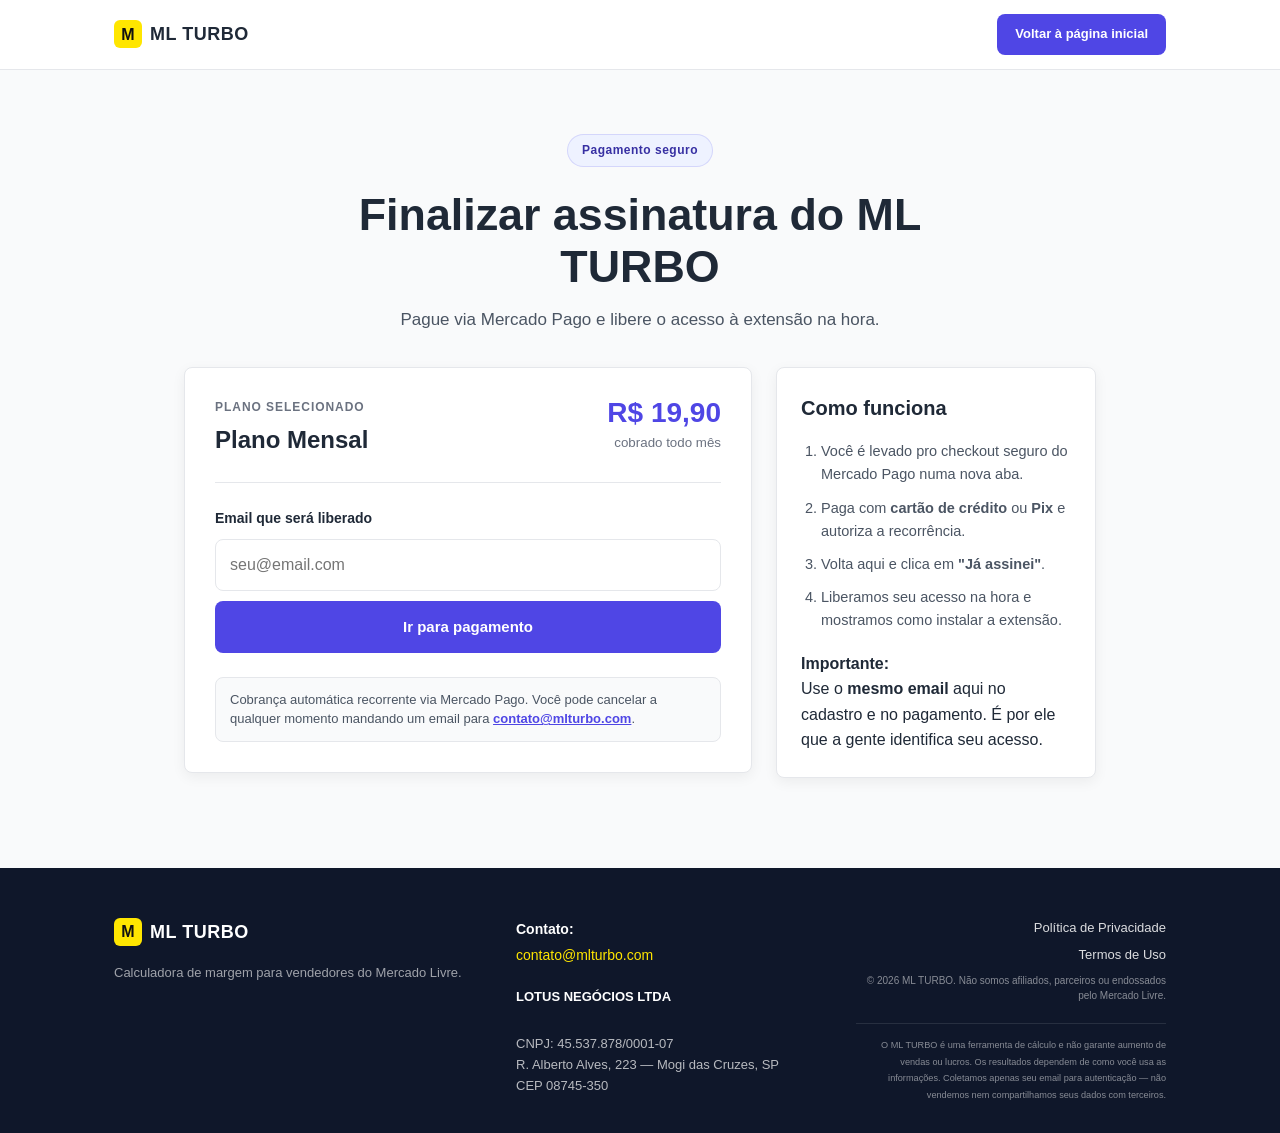
==== aguardando.html @ 6d82fd00 "Separa aguardando + boas-vindas em paginas proprias e finaliza fluxo MP - Nova pagina aguardando.htm" ====
<!DOCTYPE html>
<html lang="pt-BR">
<head>
  <meta charset="UTF-8">
  <meta name="viewport" content="width=device-width, initial-scale=1.0">
  <meta name="description" content="ML TURBO — aguardando confirmação do pagamento da sua assinatura.">
  <title>Aguardando pagamento — ML TURBO</title>
  <link rel="stylesheet" href="styles.css">
</head>
<body>
  <header class="topo">
    <div class="container topo-conteudo">
      <a href="index.html" class="marca">
        <span class="marca-icone">M</span>
        <span class="marca-texto">ML TURBO</span>
      </a>
      <a href="index.html" class="botao botao-primario botao-pequeno">Voltar à página inicial</a>
    </div>
  </header>

  <main class="checkout-page">
    <div class="container container-estreito">
      <section class="checkout-hero">
        <span class="badge">Quase lá</span>
        <h1>Aguardando confirmação do pagamento</h1>
        <p>
          Abrimos o checkout do Mercado Pago numa nova aba. Termine o pagamento por lá e volte aqui para liberar seu acesso.
        </p>
      </section>

      <section class="checkout-painel-solo">
        <div class="checkout-card">
          <div class="checkout-card-header">
            <div>
              <p class="checkout-label">Plano selecionado</p>
              <h2 id="checkout-plan-name">Plano Mensal</h2>
            </div>
            <div class="checkout-preco">
              <span id="checkout-plan-price">R$ 19,90</span>
              <small id="checkout-plan-description">cobrado todo mês</small>
            </div>
          </div>

          <div id="estado-aguardando" class="checkout-estado">
            <p class="aguardando-tag">Aguardando pagamento</p>
            <h3 class="aguardando-titulo">Termine o pagamento na nova aba</h3>
            <p class="aguardando-texto">
              Após confirmar o pagamento no Mercado Pago, clique no botão abaixo para liberar seu acesso. A liberação é automática — leva poucos segundos.
            </p>
            <p class="aguardando-email">
              Email cadastrado: <strong id="aguardando-email-valor">—</strong>
            </p>
            <button type="button" id="botao-ja-assinei" class="botao botao-primario botao-largura-total">Já assinei — liberar meu acesso</button>
            <p class="aguardando-rodape">
              <a id="reabrir-checkout" target="_blank" rel="noopener">Não abriu? Clique aqui para abrir de novo</a>
              <span class="aguardando-separador">·</span>
              <a href="checkout.html" id="trocar-plano">Voltar e mudar de plano</a>
            </p>
          </div>

          <div id="estado-erro" class="checkout-estado hidden">
            <p class="aguardando-tag aguardando-tag-aviso">Ainda não encontramos seu acesso</p>
            <h3 class="aguardando-titulo">Pagamento ainda processando</h3>
            <p id="erro-mensagem" class="aguardando-texto">
              Pode levar alguns minutos para o Mercado Pago confirmar seu pagamento. Aguarde um pouco e tente novamente.
            </p>
            <p class="aguardando-texto">
              Se você usou um <strong>email diferente</strong> no Mercado Pago, digite ele abaixo:
            </p>
            <form id="form-reenviar" class="checkout-form">
              <label class="campo-label" for="email-retry">Email usado no pagamento</label>
              <input id="email-retry" name="email" type="email" placeholder="seu@email.com" required autocomplete="email">
              <button type="submit" class="botao botao-primario botao-largura-total">Tentar novamente</button>
            </form>
            <p class="aguardando-rodape">
              Não funcionou em até 1 hora? Mande um email para <a href="mailto:contato@mlturbo.com">contato@mlturbo.com</a> com o comprovante e a gente libera no manual.
            </p>
          </div>
        </div>
      </section>
    </div>
  </main>

  <footer class="rodape">
    <div class="container rodape-conteudo">
      <div>
        <span class="marca">
          <span class="marca-icone">M</span>
          <span class="marca-texto">ML TURBO</span>
        </span>
        <p class="rodape-descricao">Calculadora de margem para vendedores do Mercado Livre.</p>
      </div>
      <div class="rodape-info">
        <div class="rodape-contato">
          <strong>Contato:</strong>
          <a href="mailto:contato@mlturbo.com">contato@mlturbo.com</a>
        </div>
        <div class="rodape-empresa">
          <p><strong>LOTUS NEGÓCIOS LTDA</strong><br>
          CNPJ: 45.537.878/0001-07<br>
          R. Alberto Alves, 223 — Mogi das Cruzes, SP<br>
          CEP 08745-350</p>
        </div>
      </div>
      <div class="rodape-creditos">
        <a href="privacidade.html" class="rodape-link">Política de Privacidade</a>
        <a href="termos-uso.html" class="rodape-link">Termos de Uso</a>
        <small>© 2026 ML TURBO. Não somos afiliados, parceiros ou endossados pelo Mercado Livre.</small>
      </div>
    </div>
  </footer>

  <script src="aguardando.js"></script>
</body>
</html>
---- styles.css ----
/* ML TURBO - landing page.
   Paleta: 70% Roxo (extensão), 30% Laranja, 10% Amarelo ML.
   Roxo  = backgrounds principais, headings, ações primárias.
   Laranja = acentos, destaques, ícones e CTA secundária.
   Amarelo = pequenos detalhes (badges, highlights). */

:root {
  --roxo: #4f46e5;
  --roxo-escuro: #4338ca;
  --roxo-mais-escuro: #3730a3;
  --roxo-claro: #818cf8;
  --roxo-pastel: #eef2ff;

  --laranja: #f97316;
  --laranja-escuro: #ea580c;
  --laranja-claro: #fdba74;
  --laranja-pastel: #fff7ed;

  --amarelo-ml: #FFE600;
  --amarelo-escuro: #f5d800;

  --texto: #1f2937;
  --texto-medio: #4b5563;
  --texto-claro: #6b7280;
  --borda: #e5e7eb;
  --fundo: #ffffff;
  --fundo-claro: #f9fafb;
  --fundo-escuro: #0f172a;

  --raio: 12px;
  --raio-pequeno: 8px;
  --sombra: 0 4px 14px rgba(0, 0, 0, 0.06);
  --sombra-forte: 0 16px 40px rgba(79, 70, 229, 0.18);
  --transicao: 0.2s ease;
}

* {
  margin: 0;
  padding: 0;
  box-sizing: border-box;
}

html {
  scroll-behavior: smooth;
}

body {
  font-family: -apple-system, BlinkMacSystemFont, "Segoe UI", Roboto,
    "Helvetica Neue", Arial, sans-serif;
  font-size: 16px;
  line-height: 1.6;
  color: var(--texto);
  background: var(--fundo);
}

img {
  max-width: 100%;
  height: auto;
  display: block;
}

.container {
  max-width: 1100px;
  margin: 0 auto;
  padding: 0 24px;
}

/* ============== Botões ============== */

.botao {
  display: inline-flex;
  align-items: center;
  justify-content: center;
  padding: 12px 22px;
  border-radius: var(--raio-pequeno);
  font-weight: 600;
  font-size: 15px;
  text-decoration: none;
  border: 2px solid transparent;
  cursor: pointer;
  transition: all var(--transicao);
  font-family: inherit;
}

.botao-primario {
  background: var(--roxo);
  color: #fff;
  position: relative;
  overflow: hidden;
}

/* Shimmer: faixa de luz que atravessa o botão a cada 5s. */
.botao-primario::after {
  content: "";
  position: absolute;
  top: 0;
  left: -120%;
  width: 60%;
  height: 100%;
  background: linear-gradient(
    100deg,
    transparent 0%,
    rgba(255, 255, 255, 0.35) 50%,
    transparent 100%
  );
  transform: skewX(-20deg);
  animation: shimmerBotao 5s ease-in-out infinite;
  pointer-events: none;
}

@keyframes shimmerBotao {
  0%, 60% { left: -120%; }
  85%     { left: 130%; }
  100%    { left: 130%; }
}

.botao-primario:hover {
  background: var(--roxo-escuro);
  transform: translateY(-1px);
  box-shadow: 0 8px 20px rgba(79, 70, 229, 0.35);
}

.botao-fantasma {
  background: transparent;
  color: #fff;
  border-color: rgba(255, 255, 255, 0.5);
}

.botao-fantasma:hover {
  background: rgba(255, 255, 255, 0.12);
  border-color: #fff;
}

.botao-pequeno {
  padding: 8px 16px;
  font-size: 13px;
}

.botao-grande {
  padding: 16px 28px;
  font-size: 16px;
}

.botao-largura-total {
  width: 100%;
}

.botao:disabled {
  cursor: wait;
  opacity: 0.72;
  transform: none;
  box-shadow: none;
}

/* ============== Topo (header) ============== */

.topo {
  background: var(--fundo);
  border-bottom: 1px solid var(--borda);
  position: sticky;
  top: 0;
  z-index: 50;
}

.topo-conteudo {
  display: flex;
  align-items: center;
  justify-content: space-between;
  padding: 14px 24px;
  gap: 20px;
}

.marca {
  display: inline-flex;
  align-items: center;
  gap: 8px;
  text-decoration: none;
  color: var(--texto);
  font-weight: 700;
  font-size: 18px;
}

.marca-icone {
  display: inline-flex;
  align-items: center;
  justify-content: center;
  width: 28px;
  height: 28px;
  background: var(--amarelo-ml);
  color: #111;
  font-weight: 900;
  border-radius: 6px;
  font-size: 16px;
  animation: pulseM 4s ease-in-out infinite;
  transform-origin: center;
}

@keyframes pulseM {
  0%, 90%, 100% { transform: scale(1); box-shadow: 0 0 0 rgba(255, 230, 0, 0); }
  93%           { transform: scale(1.08); box-shadow: 0 0 14px rgba(255, 230, 0, 0.55); }
  96%           { transform: scale(1); box-shadow: 0 0 0 rgba(255, 230, 0, 0); }
}

.marca-texto {
  letter-spacing: 0.5px;
}

.topo-nav {
  display: flex;
  gap: 24px;
}

.topo-nav a {
  color: var(--texto-medio);
  text-decoration: none;
  font-weight: 500;
  font-size: 14px;
  transition: color var(--transicao);
}

.topo-nav a:hover {
  color: var(--roxo);
}

/* ============== Hero ============== */

.hero {
  background: linear-gradient(135deg, var(--roxo) 0%, var(--roxo-mais-escuro) 100%);
  color: #fff;
  padding: 100px 0 110px;
  position: relative;
  overflow: hidden;
}

.hero::before {
  content: "";
  position: absolute;
  top: -100px;
  right: -100px;
  width: 400px;
  height: 400px;
  background: radial-gradient(circle, var(--laranja) 0%, transparent 70%);
  opacity: 0.25;
  border-radius: 50%;
  animation: flutuarBlob 18s ease-in-out infinite;
}

.hero::after {
  content: "";
  position: absolute;
  bottom: -150px;
  left: -150px;
  width: 350px;
  height: 350px;
  background: radial-gradient(circle, var(--amarelo-ml) 0%, transparent 70%);
  opacity: 0.15;
  border-radius: 50%;
  animation: flutuarBlob 22s ease-in-out infinite reverse;
}

@keyframes flutuarBlob {
  0%, 100% { transform: translate(0, 0) scale(1); }
  33%      { transform: translate(40px, -30px) scale(1.08); }
  66%      { transform: translate(-30px, 20px) scale(0.95); }
}

.hero-conteudo {
  position: relative;
  text-align: center;
  max-width: 800px;
}

.badge {
  display: inline-block;
  padding: 6px 14px;
  background: rgba(255, 255, 255, 0.15);
  border: 1px solid rgba(255, 255, 255, 0.25);
  color: #fff;
  font-size: 12px;
  font-weight: 600;
  border-radius: 999px;
  margin-bottom: 22px;
  letter-spacing: 0.5px;
}

.hero h1 {
  font-size: clamp(2rem, 5vw, 3.4rem);
  line-height: 1.15;
  font-weight: 800;
  margin-bottom: 18px;
  letter-spacing: -0.02em;
}

.hero h1 .destaque {
  color: var(--amarelo-ml);
  position: relative;
}

/* ============== Palavra rotativa no hero ==============
   4 palavras alternam slidando de baixo pra cima. Cada palavra fica
   visível ~2,4s do ciclo total de 12s (0/3/6/9s de delay). */

.palavra-rotativa {
  display: inline-grid;
  vertical-align: bottom;
  position: relative;
  color: var(--amarelo-ml);
  text-shadow: 0 4px 18px rgba(255, 230, 0, 0.35);
}

.palavra-rotativa > span {
  grid-column: 1;
  grid-row: 1;
  opacity: 0;
  transform: translateY(60%);
  animation: trocarPalavra 12s cubic-bezier(0.65, 0.05, 0.35, 1) infinite;
  white-space: nowrap;
}

.palavra-rotativa > span:nth-child(1) { animation-delay: 0s; }
.palavra-rotativa > span:nth-child(2) { animation-delay: 3s; }
.palavra-rotativa > span:nth-child(3) { animation-delay: 6s; }
.palavra-rotativa > span:nth-child(4) { animation-delay: 9s; }

@keyframes trocarPalavra {
  0%   { opacity: 0; transform: translateY(60%) scale(0.95); }
  4%   { opacity: 1; transform: translateY(0) scale(1); }
  21%  { opacity: 1; transform: translateY(0) scale(1); }
  25%  { opacity: 0; transform: translateY(-60%) scale(0.95); }
  100% { opacity: 0; transform: translateY(60%) scale(0.95); }
}

.subtitulo {
  font-size: clamp(1rem, 2vw, 1.2rem);
  color: rgba(255, 255, 255, 0.92);
  margin-bottom: 32px;
  max-width: 620px;
  margin-left: auto;
  margin-right: auto;
}

.hero-acoes {
  display: flex;
  gap: 12px;
  justify-content: center;
  flex-wrap: wrap;
  margin-bottom: 22px;
}

.hero-rodape {
  font-size: 13px;
  color: rgba(255, 255, 255, 0.7);
}

/* ============== Problema ============== */

.problema {
  background: var(--fundo);
  padding: 90px 0;
}

.problema-grid {
  display: grid;
  grid-template-columns: 1.3fr 1fr;
  gap: 60px;
  align-items: center;
}

.problema-texto h2 {
  font-size: clamp(1.6rem, 3vw, 2.2rem);
  color: var(--texto);
  margin-bottom: 18px;
  font-weight: 700;
  letter-spacing: -0.01em;
}

.problema-texto p {
  color: var(--texto-medio);
  margin-bottom: 14px;
  font-size: 16px;
}

.problema-texto strong {
  color: var(--texto);
}

.problema-lista {
  list-style: none;
  background: var(--laranja-pastel);
  padding: 28px;
  border-radius: var(--raio);
  border-left: 4px solid var(--laranja);
}

.problema-lista li {
  padding: 10px 0;
  border-bottom: 1px dashed rgba(249, 115, 22, 0.25);
  color: var(--texto-medio);
  font-size: 15px;
  position: relative;
  padding-left: 28px;
}

.problema-lista li::before {
  content: "✓";
  position: absolute;
  left: 0;
  top: 10px;
  color: var(--laranja);
  font-weight: 800;
  font-size: 16px;
}

.problema-lista li:last-child {
  border-bottom: none;
}

.problema-lista strong {
  color: var(--texto);
}

/* ============== Funcionalidades ============== */

.funcionalidades {
  background: var(--fundo-claro);
  padding: 90px 0;
}

.secao-titulo {
  text-align: center;
  font-size: clamp(1.6rem, 3vw, 2.2rem);
  color: var(--texto);
  margin-bottom: 50px;
  font-weight: 700;
  letter-spacing: -0.01em;
}

.cards-funcionalidades {
  display: grid;
  grid-template-columns: repeat(auto-fit, minmax(290px, 1fr));
  gap: 22px;
}

.card-funcionalidade {
  background: var(--fundo);
  padding: 30px 26px;
  border-radius: var(--raio);
  border: 1px solid var(--borda);
  transition: transform 0.18s ease-out, box-shadow var(--transicao), border-color var(--transicao);
  transform-style: preserve-3d;
  will-change: transform;
}

.card-funcionalidade:hover {
  box-shadow: var(--sombra-forte);
  border-color: var(--roxo-claro);
}

/* O ícone "salta" na inclinação — efeito de profundidade. */
.card-funcionalidade .card-icone {
  transition: transform 0.18s ease-out;
  transform: translateZ(0);
}

.card-funcionalidade:hover .card-icone {
  transform: translateZ(20px) scale(1.05);
}

.card-icone {
  font-size: 32px;
  width: 56px;
  height: 56px;
  display: inline-flex;
  align-items: center;
  justify-content: center;
  background: var(--laranja-pastel);
  border-radius: var(--raio-pequeno);
  margin-bottom: 18px;
}

.card-funcionalidade h3 {
  font-size: 17px;
  font-weight: 700;
  color: var(--texto);
  margin-bottom: 10px;
}

.card-funcionalidade p {
  color: var(--texto-medio);
  font-size: 14.5px;
}

/* ============== Como funciona ============== */

.como-funciona {
  background: var(--fundo);
  padding: 90px 0;
}

.passos {
  display: grid;
  grid-template-columns: repeat(auto-fit, minmax(260px, 1fr));
  gap: 30px;
}

.passo {
  text-align: center;
  padding: 30px 22px;
}

.passo-numero {
  display: inline-flex;
  align-items: center;
  justify-content: center;
  width: 56px;
  height: 56px;
  background: var(--roxo);
  color: #fff;
  border-radius: 50%;
  font-size: 22px;
  font-weight: 800;
  margin-bottom: 18px;
  box-shadow: 0 8px 20px rgba(79, 70, 229, 0.3);
}

.passo h3 {
  font-size: 18px;
  font-weight: 700;
  margin-bottom: 10px;
  color: var(--texto);
}

.passo p {
  color: var(--texto-medio);
  font-size: 15px;
}

/* ============== Preço ============== */

.preco {
  background: var(--fundo-claro);
  padding: 90px 0;
}

.preco-descricao {
  text-align: center;
  color: var(--texto-claro);
  font-size: 15px;
  margin: -32px auto 44px;
  max-width: 560px;
}

.planos {
  display: grid;
  grid-template-columns: 1fr 1fr;
  gap: 24px;
  max-width: 920px;
  margin: 0 auto;
  align-items: stretch;
}

.card-preco {
  background: var(--fundo);
  padding: 36px 32px 28px;
  border-radius: 16px;
  border: 1.5px solid var(--borda);
  box-shadow: 0 4px 14px rgba(0, 0, 0, 0.04);
  text-align: center;
  position: relative;
  display: flex;
  flex-direction: column;
  transition: transform var(--transicao), box-shadow var(--transicao);
}

.card-preco:hover {
  transform: translateY(-3px);
  box-shadow: 0 14px 38px rgba(79, 70, 229, 0.14);
}

.card-preco-destaque {
  border: 2px solid var(--roxo);
  box-shadow: var(--sombra-forte);
  background: linear-gradient(180deg, #ffffff 0%, #faf9ff 100%);
}

.card-preco-destaque:hover {
  box-shadow: 0 22px 50px rgba(79, 70, 229, 0.25);
}

.card-preco-tag {
  position: absolute;
  top: -14px;
  left: 50%;
  transform: translateX(-50%);
  padding: 6px 16px;
  font-size: 11px;
  font-weight: 800;
  letter-spacing: 1px;
  text-transform: uppercase;
  border-radius: 999px;
  white-space: nowrap;
}

.card-preco-tag-mensal {
  background: #e5e7eb;
  color: #374151;
}

.card-preco-tag-economia {
  background: linear-gradient(135deg, var(--amarelo-ml), var(--amarelo-escuro));
  color: #111;
  box-shadow: 0 6px 16px rgba(255, 230, 0, 0.45);
  font-size: 12px;
  padding: 7px 18px;
}

.card-preco-valor-comparacao {
  margin-top: 14px;
  margin-bottom: 2px;
  min-height: 22px;
}

.card-preco-de {
  display: inline-block;
  color: var(--texto-claro);
  font-size: 14px;
  text-decoration: line-through;
  text-decoration-color: rgba(107, 114, 128, 0.55);
  text-decoration-thickness: 1.5px;
}

.card-preco-valor {
  display: flex;
  align-items: baseline;
  justify-content: center;
  gap: 4px;
  margin: 6px 0 14px;
  color: var(--roxo);
}

.card-preco-mensal .card-preco-valor {
  margin-top: 22px;
}

.card-preco-mensal .card-preco-valor {
  color: var(--texto);
}

.moeda {
  font-size: 22px;
  font-weight: 700;
}

.numero {
  font-size: 56px;
  font-weight: 800;
  letter-spacing: -0.03em;
  line-height: 1;
}

.periodo {
  font-size: 16px;
  color: var(--texto-claro);
  font-weight: 500;
}

.periodo sup {
  font-size: 14px;
  color: var(--roxo);
  font-weight: 700;
  margin-left: 1px;
}

.card-preco-resumo {
  font-size: 13px;
  color: var(--texto-claro);
  margin-bottom: 22px;
  min-height: 38px;
}

.card-preco-asterisco {
  font-size: 12px;
  color: var(--texto-medio);
  background: var(--roxo-pastel);
  border-radius: var(--raio-pequeno);
  padding: 10px 14px;
  margin-bottom: 22px;
  line-height: 1.5;
  min-height: 38px;
}

.card-preco-asterisco strong {
  color: var(--roxo-mais-escuro);
}

.card-preco-lista {
  list-style: none;
  text-align: left;
  margin-bottom: 24px;
  flex-grow: 1;
}

.card-preco-lista li {
  padding: 8px 0 8px 28px;
  position: relative;
  color: var(--texto-medio);
  font-size: 14.5px;
  border-bottom: 1px solid var(--borda);
}

.card-preco-lista li:last-child {
  border-bottom: none;
}

.card-preco-lista li strong {
  color: var(--roxo);
  font-weight: 700;
}

.card-preco-lista li::before {
  content: "✓";
  position: absolute;
  left: 0;
  top: 8px;
  width: 20px;
  height: 20px;
  background: var(--roxo-pastel);
  color: var(--roxo);
  border-radius: 50%;
  font-size: 11px;
  font-weight: 800;
  display: inline-flex;
  align-items: center;
  justify-content: center;
}

.card-preco-destaque .card-preco-lista li:last-child::before {
  background: var(--amarelo-ml);
  color: #111;
}

.card-preco-rodape {
  margin-top: 14px;
  font-size: 12.5px;
  color: var(--texto-claro);
}

/* ============== Checkout ============== */

.container-estreito {
  max-width: 960px;
}

.checkout-page {
  background: var(--fundo-claro);
  padding: 64px 0 90px;
}

.checkout-hero {
  text-align: center;
  max-width: 680px;
  margin: 0 auto 34px;
}

.checkout-hero .badge {
  background: var(--roxo-pastel);
  border-color: rgba(79, 70, 229, 0.16);
  color: var(--roxo-mais-escuro);
}

.checkout-hero h1 {
  font-size: clamp(1.9rem, 4vw, 2.8rem);
  line-height: 1.15;
  margin-bottom: 14px;
  color: var(--texto);
}

.checkout-hero p {
  color: var(--texto-medio);
  font-size: 17px;
}

.checkout-painel {
  display: grid;
  grid-template-columns: minmax(0, 1fr) 320px;
  gap: 24px;
  align-items: start;
}

.checkout-painel-solo {
  max-width: 560px;
  margin: 0 auto;
}

.checkout-card,
.checkout-help {
  background: var(--fundo);
  border: 1px solid var(--borda);
  border-radius: var(--raio-pequeno);
  box-shadow: var(--sombra);
}

.checkout-card {
  padding: 30px;
}

.checkout-card-header {
  display: flex;
  justify-content: space-between;
  gap: 20px;
  padding-bottom: 22px;
  margin-bottom: 24px;
  border-bottom: 1px solid var(--borda);
}

.checkout-label,
.resumo-titulo {
  color: var(--texto-claro);
  font-size: 12px;
  font-weight: 800;
  letter-spacing: 0.08em;
  text-transform: uppercase;
}

.checkout-card h2 {
  margin-top: 4px;
  font-size: 24px;
  color: var(--texto);
}

.checkout-preco {
  text-align: right;
}

.checkout-preco span {
  display: block;
  color: var(--roxo);
  font-size: 28px;
  font-weight: 800;
  line-height: 1.1;
}

.checkout-preco small {
  color: var(--texto-claro);
}

.checkout-form {
  display: grid;
  gap: 10px;
}

.campo-label {
  color: var(--texto);
  font-size: 14px;
  font-weight: 700;
}

.checkout-form input {
  width: 100%;
  border: 1.5px solid var(--borda);
  border-radius: var(--raio-pequeno);
  padding: 12px 14px;
  color: var(--texto);
  font: inherit;
  transition: border-color var(--transicao), box-shadow var(--transicao);
}

.checkout-form input:focus {
  outline: none;
  border-color: var(--roxo);
  box-shadow: 0 0 0 4px rgba(79, 70, 229, 0.12);
}

.checkout-recorrencia {
  margin-top: 14px;
  padding: 12px 14px;
  background: var(--fundo-claro);
  border: 1px solid var(--borda);
  border-radius: var(--raio-pequeno);
  color: var(--texto-medio);
  font-size: 13px;
  line-height: 1.5;
}

.checkout-recorrencia a {
  color: var(--roxo);
  font-weight: 700;
}

.checkout-help {
  padding: 24px;
}

.checkout-help h2 {
  font-size: 20px;
  margin-bottom: 16px;
}

.checkout-help ol {
  padding-left: 20px;
  color: var(--texto-medio);
  font-size: 14.5px;
}

.checkout-help li {
  margin-bottom: 10px;
}

.checkout-help-strong {
  margin-top: 18px;
  color: var(--texto);
  font-weight: 800;
}

/* Botão neutro pra plano mensal — visualmente menos chamativo
   que o roxo do trimestral, pra direcionar o olhar pro plano em destaque. */
.botao-secundario-largo {
  background: var(--fundo);
  color: var(--roxo);
  border: 2px solid var(--roxo);
}

.botao-secundario-largo:hover {
  background: var(--roxo-pastel);
  transform: translateY(-1px);
  box-shadow: 0 6px 14px rgba(79, 70, 229, 0.18);
}

/* ============== Estados do checkout (form / aguardando / erro) ============== */

.checkout-estado {
  animation: fadeIn 0.25s ease-out;
}

.hidden {
  display: none !important;
}

.aguardando-tag {
  display: inline-block;
  padding: 6px 12px;
  background: var(--roxo-pastel);
  color: var(--roxo);
  border-radius: 999px;
  font-size: 12px;
  font-weight: 800;
  text-transform: uppercase;
  letter-spacing: 0.5px;
  margin-bottom: 14px;
}

.aguardando-tag-aviso {
  background: #fff4e0;
  color: #b45309;
}

.aguardando-titulo {
  font-size: 22px;
  font-weight: 800;
  color: var(--texto);
  margin-bottom: 12px;
}

.aguardando-texto {
  color: var(--texto-medio);
  font-size: 15px;
  line-height: 1.6;
  margin-bottom: 14px;
}

.aguardando-email {
  background: var(--fundo-claro);
  border: 1px solid var(--borda);
  border-radius: var(--raio-pequeno);
  padding: 12px 14px;
  margin-bottom: 18px;
  font-size: 14px;
  color: var(--texto-medio);
}

.aguardando-email strong {
  color: var(--texto);
  word-break: break-all;
}

.aguardando-rodape {
  margin-top: 16px;
  font-size: 13px;
  color: var(--texto-medio);
  text-align: center;
  line-height: 1.8;
}

.aguardando-rodape a {
  color: var(--roxo);
  font-weight: 700;
}

.aguardando-separador {
  margin: 0 8px;
  color: var(--borda);
}

@keyframes fadeIn {
  from { opacity: 0; transform: translateY(6px); }
  to { opacity: 1; transform: translateY(0); }
}

/* ============== Página de boas-vindas ============== */

.boas-vindas-passos {
  display: grid;
  gap: 22px;
  margin-top: 30px;
}

.passo-card {
  background: var(--fundo);
  border: 1px solid var(--borda);
  border-radius: var(--raio-pequeno);
  box-shadow: var(--sombra);
  padding: 28px 30px;
  position: relative;
}

.passo-card .passo-numero {
  display: inline-flex;
  align-items: center;
  justify-content: center;
  width: 44px;
  height: 44px;
  background: var(--roxo);
  color: #fff;
  border-radius: 50%;
  font-weight: 800;
  font-size: 18px;
  margin-bottom: 14px;
}

.passo-card h2 {
  font-size: 22px;
  font-weight: 800;
  color: var(--texto);
  margin-bottom: 12px;
}

.passo-card p {
  color: var(--texto-medio);
  font-size: 15px;
  line-height: 1.65;
  margin-bottom: 14px;
}

.passo-card .botao {
  margin-top: 4px;
}

.passo-aviso {
  font-size: 13.5px;
  color: var(--texto-medio);
  background: var(--fundo-claro);
  border-left: 3px solid var(--roxo);
  border-radius: 4px;
  padding: 10px 14px;
}

.passo-lista {
  margin: 8px 0 14px 22px;
  color: var(--texto-medio);
  font-size: 15px;
  line-height: 1.7;
}

.passo-lista li {
  margin-bottom: 6px;
}

.boas-vindas-suporte {
  margin-top: 36px;
  padding: 26px 30px;
  background: var(--fundo-claro);
  border-radius: var(--raio-pequeno);
  text-align: center;
}

.boas-vindas-suporte h2 {
  font-size: 20px;
  font-weight: 800;
  color: var(--texto);
  margin-bottom: 12px;
}

.boas-vindas-suporte p {
  color: var(--texto-medio);
  font-size: 15px;
  line-height: 1.6;
  margin-bottom: 8px;
}

.boas-vindas-suporte a {
  color: var(--roxo);
  font-weight: 700;
}

/* ============== FAQ ============== */

.faq {
  background: var(--fundo);
  padding: 90px 0;
}

.faq-lista {
  max-width: 760px;
  margin: 0 auto;
}

.faq-item {
  background: var(--fundo);
  border: 1px solid var(--borda);
  border-radius: var(--raio-pequeno);
  margin-bottom: 12px;
  overflow: hidden;
  transition: border-color var(--transicao);
}

.faq-item[open] {
  border-color: var(--roxo-claro);
  box-shadow: var(--sombra);
}

.faq-item summary {
  padding: 18px 22px;
  cursor: pointer;
  font-weight: 600;
  color: var(--texto);
  font-size: 15.5px;
  list-style: none;
  display: flex;
  justify-content: space-between;
  align-items: center;
  user-select: none;
}

.faq-item summary::-webkit-details-marker {
  display: none;
}

.faq-item summary::after {
  content: "+";
  color: var(--roxo);
  font-size: 24px;
  font-weight: 600;
  transition: transform var(--transicao);
}

.faq-item[open] summary::after {
  content: "−";
}

.faq-item p {
  padding: 0 22px 20px;
  color: var(--texto-medio);
  font-size: 14.5px;
  line-height: 1.7;
}

.faq-item p strong {
  color: var(--texto);
}

/* ============== CTA final ============== */

.cta-final {
  background: linear-gradient(135deg, var(--laranja) 0%, var(--laranja-escuro) 100%);
  color: #fff;
  padding: 80px 0;
  text-align: center;
}

.cta-final-conteudo {
  max-width: 700px;
}

.cta-final h2 {
  font-size: clamp(1.6rem, 3vw, 2.2rem);
  margin-bottom: 14px;
  font-weight: 800;
  letter-spacing: -0.01em;
}

.cta-final p {
  font-size: 17px;
  margin-bottom: 26px;
  color: rgba(255, 255, 255, 0.95);
}

.cta-final .botao-primario {
  background: var(--roxo-mais-escuro);
}

.cta-final .botao-primario:hover {
  background: #1e1b4b;
}

/* ============== Rodapé ============== */

.rodape {
  background: var(--fundo-escuro);
  color: rgba(255, 255, 255, 0.85);
  padding: 50px 0 30px;
}

.rodape-conteudo {
  display: grid;
  grid-template-columns: 1.2fr 1fr 1fr;
  gap: 30px;
  align-items: start;
}

.rodape .marca {
  color: #fff;
  margin-bottom: 8px;
}

.rodape-descricao {
  font-size: 13px;
  color: rgba(255, 255, 255, 0.6);
  margin-top: 8px;
}

.rodape-contato {
  font-size: 14px;
}

.rodape-contato strong {
  display: block;
  margin-bottom: 4px;
  color: #fff;
}

.rodape-contato a {
  color: var(--amarelo-ml);
  text-decoration: none;
}

.rodape-contato a:hover {
  text-decoration: underline;
}

.rodape-info {
  display: flex;
  flex-direction: column;
  gap: 20px;
}

.rodape-empresa {
  font-size: 13px;
  line-height: 1.6;
  color: rgba(255, 255, 255, 0.7);
}

.rodape-empresa p {
  margin: 0;
}

.rodape-empresa strong {
  color: #fff;
  display: block;
  margin-bottom: 6px;
}

.rodape-creditos {
  text-align: right;
  color: rgba(255, 255, 255, 0.5);
  font-size: 12px;
  line-height: 1.5;
  display: flex;
  flex-direction: column;
  align-items: flex-end;
  gap: 8px;
}

.rodape-link {
  color: rgba(255, 255, 255, 0.85);
  text-decoration: none;
  font-size: 13px;
  font-weight: 500;
  transition: color var(--transicao);
}

.rodape-link:hover {
  color: var(--amarelo-ml);
}

.rodape-links {
  display: flex;
  gap: 16px;
  margin-bottom: 8px;
}

.rodape-disclaimer {
  margin-top: 12px;
  padding-top: 12px;
  border-top: 1px solid rgba(255, 255, 255, 0.1);
  color: rgba(255, 255, 255, 0.5);
  font-size: 11px;
  line-height: 1.5;
}

/* ============== Animação de entrada ============== */

.revelar {
  opacity: 0;
  transform: translateY(16px);
  transition: opacity 0.6s ease, transform 0.6s ease;
}

.revelar.visivel {
  opacity: 1;
  transform: translateY(0);
}

/* ============== Responsivo ============== */

@media (max-width: 880px) {
  .topo-nav {
    display: none;
  }
  .problema-grid {
    grid-template-columns: 1fr;
    gap: 30px;
  }
  .planos {
    grid-template-columns: 1fr;
    max-width: 460px;
    gap: 32px;
  }
  .checkout-painel {
    grid-template-columns: 1fr;
  }
  .rodape-conteudo {
    grid-template-columns: 1fr;
    text-align: left;
  }
  .rodape-creditos {
    text-align: left;
    align-items: flex-start;
  }
}

@media (max-width: 520px) {
  .hero {
    padding: 70px 0 80px;
  }
  .container {
    padding: 0 18px;
  }
  .botao-grande {
    padding: 14px 20px;
    font-size: 15px;
  }
  .card-preco {
    padding: 32px 22px 24px;
  }
  .checkout-card {
    padding: 24px 18px;
  }
  .checkout-card-header {
    flex-direction: column;
  }
  .checkout-preco {
    text-align: left;
  }
  .numero {
    font-size: 44px;
  }
  .preco-descricao {
    margin: -20px auto 36px;
  }
}
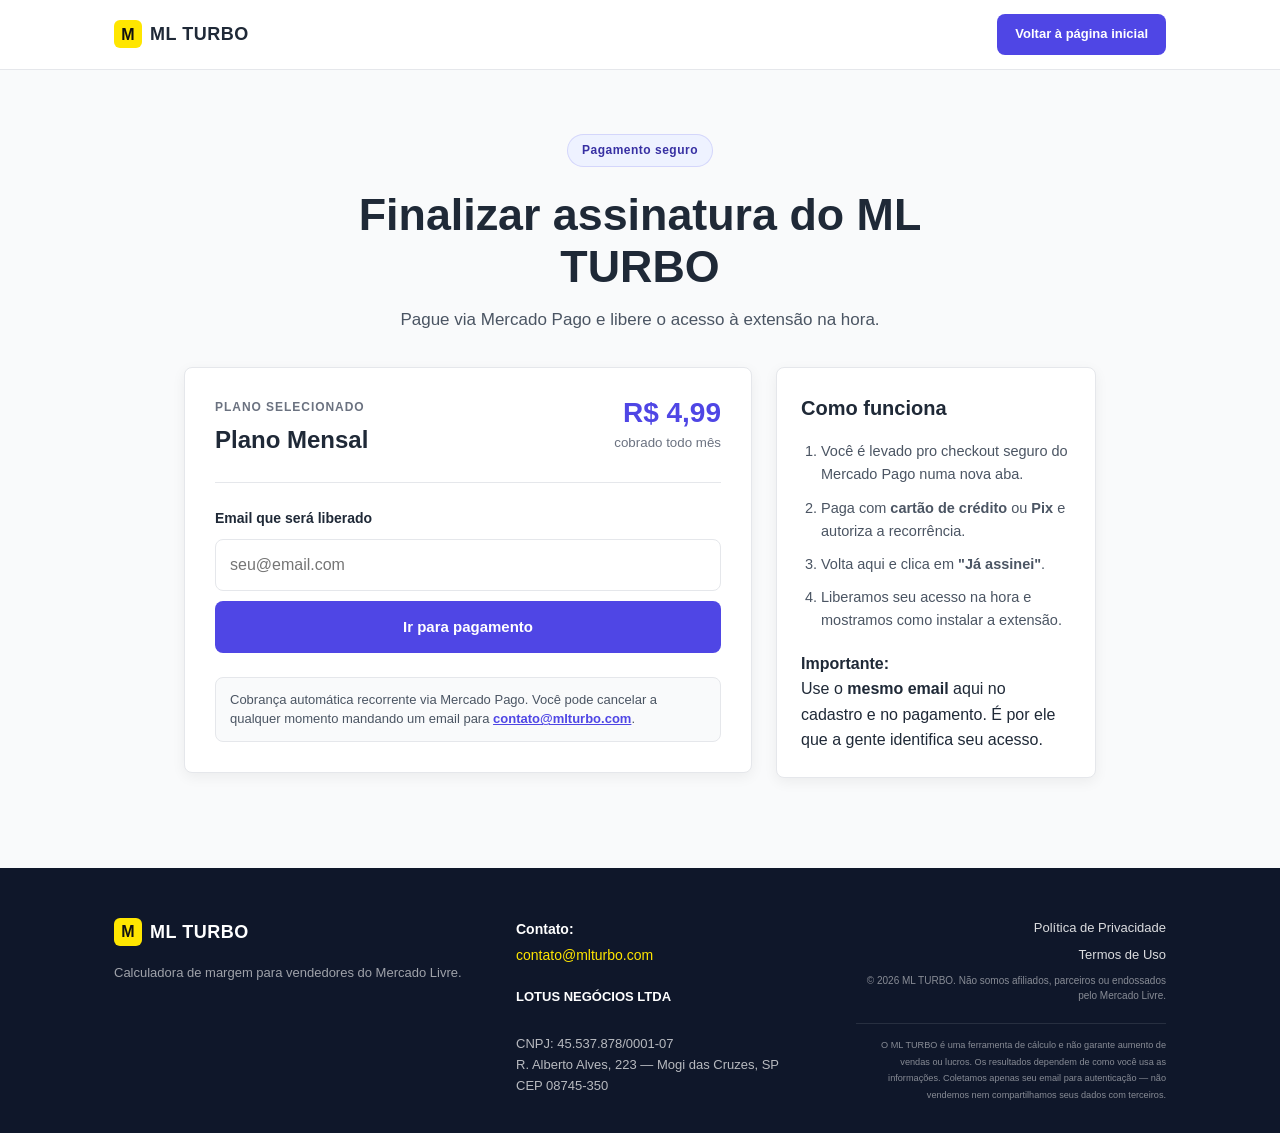
==== commit 027c722b: "Atualiza pricing: mensal R$ 4,99 e trimestral R$ 9,99 Co-Authored-By: Claude Opus 4.7 <noreply@anthr" ====
--- a/aguardando.html
+++ b/aguardando.html
@@ -36,7 +36,7 @@
               <h2 id="checkout-plan-name">Plano Mensal</h2>
             </div>
             <div class="checkout-preco">
-              <span id="checkout-plan-price">R$ 19,90</span>
+              <span id="checkout-plan-price">R$ 4,99</span>
               <small id="checkout-plan-description">cobrado todo mês</small>
             </div>
           </div>
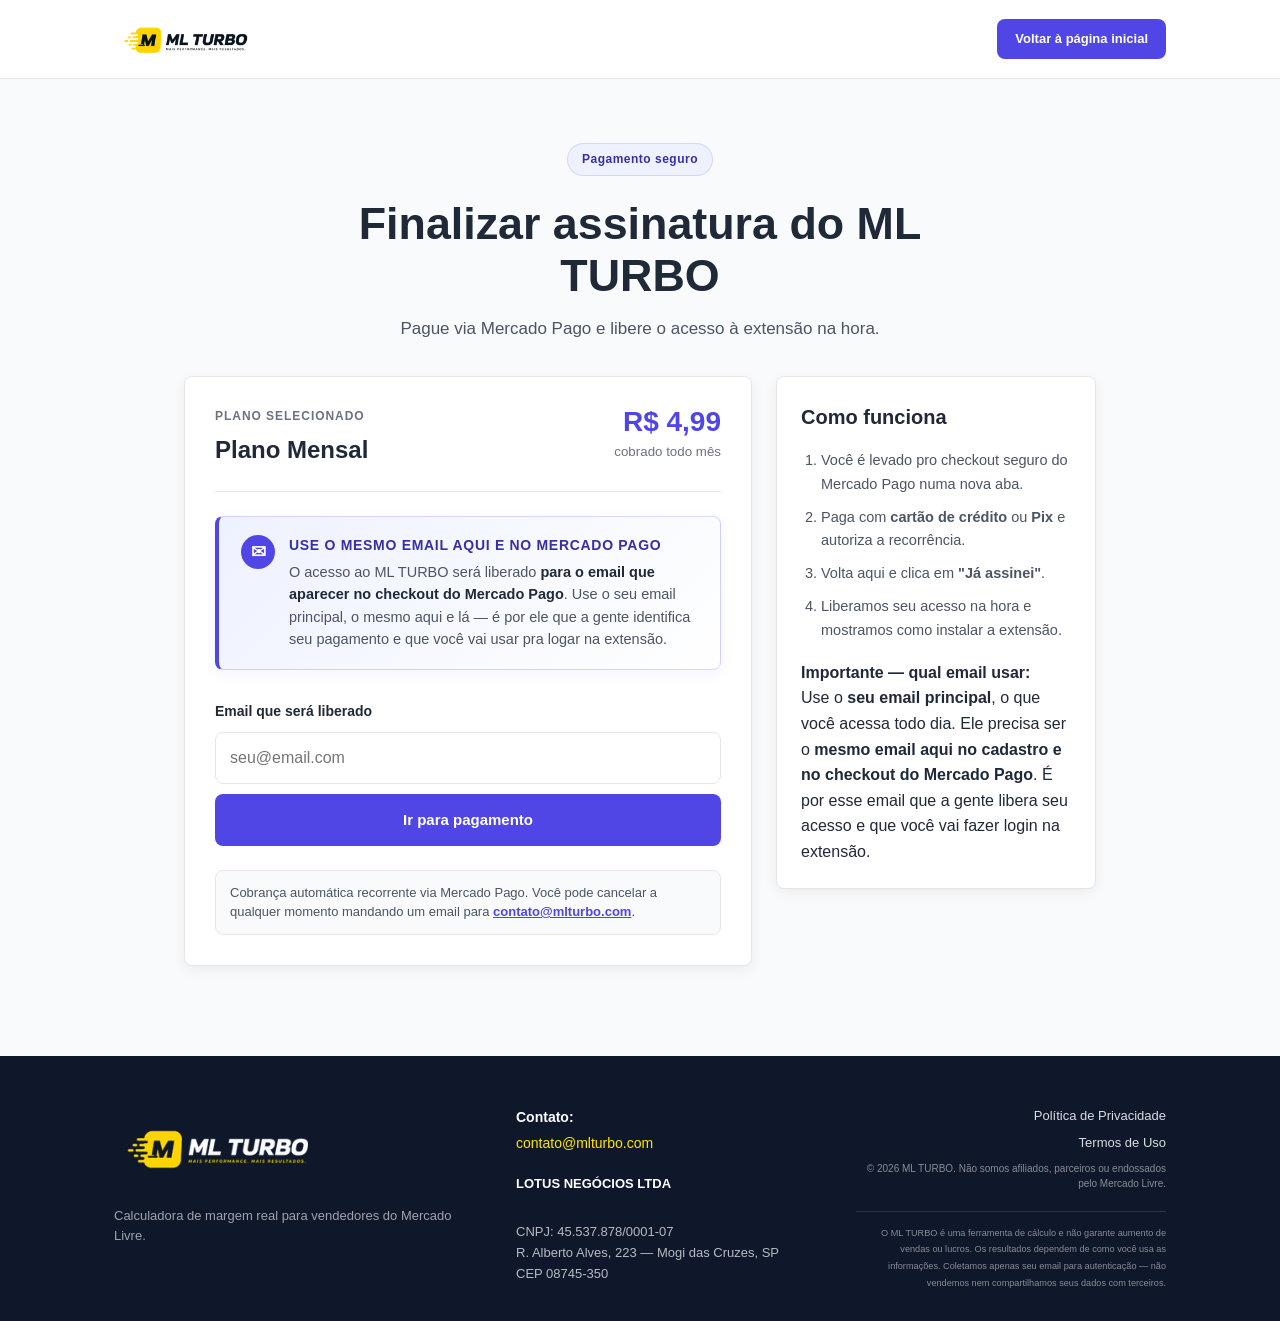
==== commit 2f2eb203: "Aplica identidade visual oficial + reforca regra do email no fluxo - Substitui o "M" CSS pelos 5 log" ====
--- a/aguardando.html
+++ b/aguardando.html
@@ -5,14 +5,15 @@
   <meta name="viewport" content="width=device-width, initial-scale=1.0">
   <meta name="description" content="ML TURBO — aguardando confirmação do pagamento da sua assinatura.">
   <title>Aguardando pagamento — ML TURBO</title>
+  <link rel="icon" type="image/png" href="imagens/logo/logo4-icon.png">
+  <link rel="apple-touch-icon" href="imagens/logo/logo4-icon.png">
   <link rel="stylesheet" href="styles.css">
 </head>
 <body>
   <header class="topo">
     <div class="container topo-conteudo">
-      <a href="index.html" class="marca">
-        <span class="marca-icone">M</span>
-        <span class="marca-texto">ML TURBO</span>
+      <a href="index.html" class="marca" aria-label="ML TURBO — Mais performance. Mais resultados.">
+        <img src="imagens/logo/Logo1-original-branco.png" alt="ML TURBO">
       </a>
       <a href="index.html" class="botao botao-primario botao-pequeno">Voltar à página inicial</a>
     </div>
@@ -50,6 +51,14 @@
             <p class="aguardando-email">
               Email cadastrado: <strong id="aguardando-email-valor">—</strong>
             </p>
+
+            <div class="aviso-email compacto">
+              <div class="aviso-email-icone" aria-hidden="true">✉</div>
+              <div class="aviso-email-texto">
+                <span class="aviso-email-titulo">Pagou com email diferente?</span>
+                O acesso é liberado para o <strong>email que efetivamente aparece no Mercado Pago</strong>. Se você usou um email diferente do que está acima, sem problema — depois de pagar, role um pouco esta página: se a gente não achar seu pagamento, você poderá digitar o email correto e tentar de novo.
+              </div>
+            </div>
             <button type="button" id="botao-ja-assinei" class="botao botao-primario botao-largura-total">Já assinei — liberar meu acesso</button>
             <p class="aguardando-rodape">
               <a id="reabrir-checkout" target="_blank" rel="noopener">Não abriu? Clique aqui para abrir de novo</a>
@@ -85,10 +94,10 @@
     <div class="container rodape-conteudo">
       <div>
         <span class="marca">
-          <span class="marca-icone">M</span>
-          <span class="marca-texto">ML TURBO</span>
+          <img src="imagens/logo/logo2-fundo-escuro.png" alt="ML TURBO">
         </span>
-        <p class="rodape-descricao">Calculadora de margem para vendedores do Mercado Livre.</p>
+        <span class="marca-tagline">Mais performance. Mais resultados.</span>
+        <p class="rodape-descricao">Calculadora de margem real para vendedores do Mercado Livre.</p>
       </div>
       <div class="rodape-info">
         <div class="rodape-contato">
--- a/styles.css
+++ b/styles.css
@@ -166,48 +166,56 @@
   display: flex;
   align-items: center;
   justify-content: space-between;
-  padding: 14px 24px;
+  padding: 10px 24px;
   gap: 20px;
 }
 
+/* Marca — agora baseada em <img> do logo oficial.
+   Header usa Logo1 (fundo claro) e footer usa logo2 (fundo escuro).
+   A pulsação leve no ícone foi preservada via filter drop-shadow. */
 .marca {
   display: inline-flex;
   align-items: center;
-  gap: 8px;
+  gap: 10px;
   text-decoration: none;
   color: var(--texto);
+}
+
+.marca img {
+  display: block;
+  height: 58px;
+  width: auto;
+  animation: pulseLogo 4s ease-in-out infinite;
+  transform-origin: center;
+}
+
+@keyframes pulseLogo {
+  0%, 90%, 100% { transform: scale(1); filter: drop-shadow(0 0 0 rgba(255, 230, 0, 0)); }
+  93%           { transform: scale(1.04); filter: drop-shadow(0 0 12px rgba(255, 230, 0, 0.45)); }
+  96%           { transform: scale(1); filter: drop-shadow(0 0 0 rgba(255, 230, 0, 0)); }
+}
+
+/* Tagline pequena — aparece em alguns headers e no footer */
+.marca-tagline {
+  font-size: 10.5px;
+  letter-spacing: 2px;
+  text-transform: uppercase;
   font-weight: 700;
-  font-size: 18px;
-}
-
-.marca-icone {
-  display: inline-flex;
-  align-items: center;
-  justify-content: center;
-  width: 28px;
-  height: 28px;
-  background: var(--amarelo-ml);
-  color: #111;
-  font-weight: 900;
-  border-radius: 6px;
-  font-size: 16px;
-  animation: pulseM 4s ease-in-out infinite;
-  transform-origin: center;
-}
-
-@keyframes pulseM {
-  0%, 90%, 100% { transform: scale(1); box-shadow: 0 0 0 rgba(255, 230, 0, 0); }
-  93%           { transform: scale(1.08); box-shadow: 0 0 14px rgba(255, 230, 0, 0.55); }
-  96%           { transform: scale(1); box-shadow: 0 0 0 rgba(255, 230, 0, 0); }
-}
-
-.marca-texto {
-  letter-spacing: 0.5px;
+  color: var(--texto-claro);
+  display: block;
+  margin-top: 2px;
+}
+
+/* O logo do rodapé (logo2-fundo-escuro.png) já traz a tagline gravada no arquivo,
+   então escondemos o .marca-tagline para não duplicar. */
+.rodape .marca-tagline {
+  display: none;
 }
 
 .topo-nav {
   display: flex;
   gap: 24px;
+  align-items: center;
 }
 
 .topo-nav a {
@@ -220,6 +228,53 @@
 
 .topo-nav a:hover {
   color: var(--roxo);
+}
+
+/* CTA dentro da nav — escondida no desktop (a do header já está visível),
+   aparece só quando o menu mobile abre. */
+.topo-cta-mobile {
+  display: none;
+}
+
+/* Hamburguer — escondido no desktop, visível ≤880px */
+.topo-toggle {
+  display: none;
+  width: 42px;
+  height: 42px;
+  border: 1px solid var(--borda);
+  background: var(--fundo);
+  border-radius: var(--raio-pequeno);
+  cursor: pointer;
+  padding: 0;
+  align-items: center;
+  justify-content: center;
+  flex-direction: column;
+  gap: 5px;
+  transition: border-color var(--transicao), background var(--transicao);
+}
+
+.topo-toggle:hover {
+  border-color: var(--roxo);
+}
+
+.topo-toggle span {
+  display: block;
+  width: 20px;
+  height: 2px;
+  background: var(--texto);
+  border-radius: 2px;
+  transition: transform var(--transicao), opacity var(--transicao);
+}
+
+/* "X" animado quando aberto */
+.topo-toggle[aria-expanded="true"] span:nth-child(1) {
+  transform: translateY(7px) rotate(45deg);
+}
+.topo-toggle[aria-expanded="true"] span:nth-child(2) {
+  opacity: 0;
+}
+.topo-toggle[aria-expanded="true"] span:nth-child(3) {
+  transform: translateY(-7px) rotate(-45deg);
 }
 
 /* ============== Hero ============== */
@@ -270,6 +325,39 @@
   max-width: 800px;
 }
 
+/* Logo grande dentro do hero (ícone M vazado sobre fundo roxo) */
+.hero-logo {
+  display: flex;
+  justify-content: center;
+  margin-bottom: 28px;
+}
+
+.hero-logo img {
+  height: 96px;
+  width: auto;
+  filter: drop-shadow(0 12px 30px rgba(255, 230, 0, 0.2));
+  animation: flutuarLogo 6s ease-in-out infinite;
+}
+
+@keyframes flutuarLogo {
+  0%, 100% { transform: translateY(0); }
+  50%      { transform: translateY(-6px); }
+}
+
+/* Tagline oficial — aparece logo abaixo do logo no hero */
+.hero-tagline {
+  display: inline-block;
+  font-size: 12px;
+  letter-spacing: 4px;
+  text-transform: uppercase;
+  color: var(--amarelo-ml);
+  font-weight: 800;
+  margin-bottom: 18px;
+  padding: 6px 14px;
+  border: 1px solid rgba(255, 230, 0, 0.35);
+  border-radius: 999px;
+}
+
 .badge {
   display: inline-block;
   padding: 6px 14px;
@@ -745,6 +833,59 @@
   color: var(--texto-claro);
 }
 
+/* ============== Aviso de email (regra "mesmo email do MP") ==============
+   Componente reutilizável. Aparece na seção de preço, no checkout e
+   na página de aguardando. Visual coerente com a marca (roxo + ícone). */
+.aviso-email {
+  max-width: 720px;
+  margin: 40px auto 0;
+  padding: 18px 22px;
+  background: linear-gradient(135deg, var(--roxo-pastel) 0%, #ffffff 100%);
+  border: 1.5px solid rgba(79, 70, 229, 0.2);
+  border-left: 4px solid var(--roxo);
+  border-radius: var(--raio-pequeno);
+  display: flex;
+  gap: 14px;
+  align-items: flex-start;
+  box-shadow: 0 4px 14px rgba(79, 70, 229, 0.06);
+}
+.aviso-email .aviso-email-icone {
+  flex-shrink: 0;
+  width: 34px;
+  height: 34px;
+  background: var(--roxo);
+  color: #fff;
+  border-radius: 50%;
+  display: flex;
+  align-items: center;
+  justify-content: center;
+  font-weight: 800;
+  font-size: 18px;
+}
+.aviso-email .aviso-email-texto {
+  font-size: 14.5px;
+  color: var(--texto-medio);
+  line-height: 1.55;
+}
+.aviso-email .aviso-email-titulo {
+  display: block;
+  color: var(--roxo-mais-escuro);
+  font-weight: 800;
+  font-size: 14px;
+  text-transform: uppercase;
+  letter-spacing: 0.05em;
+  margin-bottom: 4px;
+}
+.aviso-email strong {
+  color: var(--texto);
+}
+
+/* Compacto — vai dentro de cards de checkout */
+.aviso-email.compacto {
+  max-width: none;
+  margin: 0 0 20px;
+}
+
 /* ============== Checkout ============== */
 
 .container-estreito {
@@ -1102,6 +1243,71 @@
   font-weight: 700;
 }
 
+/* ============== Instruções (instrucoes.html) ============== */
+
+.instrucoes-indice {
+  background: var(--roxo-pastel);
+  border: 1px solid rgba(79, 70, 229, 0.18);
+  border-radius: var(--raio-pequeno);
+  padding: 20px 26px;
+  margin-bottom: 30px;
+}
+
+.instrucoes-indice strong {
+  display: block;
+  color: var(--roxo-mais-escuro);
+  margin-bottom: 10px;
+  font-size: 15px;
+}
+
+.instrucoes-indice ol {
+  margin: 0 0 0 20px;
+  color: var(--texto-medio);
+  font-size: 15px;
+  line-height: 1.8;
+}
+
+.instrucoes-indice a {
+  color: var(--roxo);
+  text-decoration: none;
+  font-weight: 600;
+}
+
+.instrucoes-indice a:hover {
+  text-decoration: underline;
+}
+
+.instrucoes-subtitulo {
+  font-size: 17px;
+  font-weight: 700;
+  color: var(--texto);
+  margin: 18px 0 8px;
+}
+
+.instrucao-imagem {
+  margin: 16px 0 18px;
+  background: var(--fundo-claro);
+  border: 1px solid var(--borda);
+  border-radius: var(--raio-pequeno);
+  padding: 12px;
+}
+
+.instrucao-imagem img {
+  width: 100%;
+  border-radius: 6px;
+  border: 1px solid var(--borda);
+  background: #fff;
+  display: block;
+}
+
+.instrucao-imagem figcaption {
+  font-size: 13.5px;
+  color: var(--texto-medio);
+  text-align: center;
+  margin-top: 10px;
+  line-height: 1.5;
+}
+
 /* ============== FAQ ============== */
 
 .faq {
@@ -1220,6 +1426,10 @@
 .rodape .marca {
   color: #fff;
   margin-bottom: 8px;
+}
+
+.rodape .marca img {
+  height: 84px;
 }
 
 .rodape-descricao {
@@ -1323,9 +1533,58 @@
 /* ============== Responsivo ============== */
 
 @media (max-width: 880px) {
+  /* Mostra o hamburguer e esconde a CTA "Ver planos" do header (ela vai pro menu) */
+  .topo-toggle {
+    display: inline-flex;
+  }
+  .topo > .container > .botao,
+  .topo-conteudo > .botao {
+    display: none;
+  }
+
+  /* Nav vira dropdown abaixo do header */
   .topo-nav {
-    display: none;
-  }
+    position: absolute;
+    top: 100%;
+    left: 0;
+    right: 0;
+    background: var(--fundo);
+    border-bottom: 1px solid var(--borda);
+    border-top: 1px solid var(--borda);
+    box-shadow: 0 8px 20px rgba(0, 0, 0, 0.06);
+    flex-direction: column;
+    align-items: stretch;
+    gap: 0;
+    padding: 8px 0;
+    max-height: 0;
+    overflow: hidden;
+    transition: max-height 0.3s ease, padding 0.3s ease, border-color 0.3s ease;
+    pointer-events: none;
+  }
+  .topo {
+    position: sticky;
+  }
+  .topo-nav.aberta {
+    max-height: 460px;
+    padding: 10px 0 18px;
+    pointer-events: auto;
+  }
+  .topo-nav a {
+    padding: 14px 24px;
+    border-bottom: 1px solid var(--borda);
+    font-size: 15px;
+  }
+  .topo-nav a:last-child {
+    border-bottom: none;
+  }
+  /* Mostra a CTA dentro do menu mobile e dá respiro */
+  .topo-cta-mobile {
+    display: inline-flex !important;
+    margin: 14px 24px 0;
+    text-align: center;
+    justify-content: center;
+  }
+
   .problema-grid {
     grid-template-columns: 1fr;
     gap: 30px;
@@ -1355,6 +1614,12 @@
   .container {
     padding: 0 18px;
   }
+  .marca img {
+    height: 46px;
+  }
+  .rodape .marca img {
+    height: 66px;
+  }
   .botao-grande {
     padding: 14px 20px;
     font-size: 15px;
